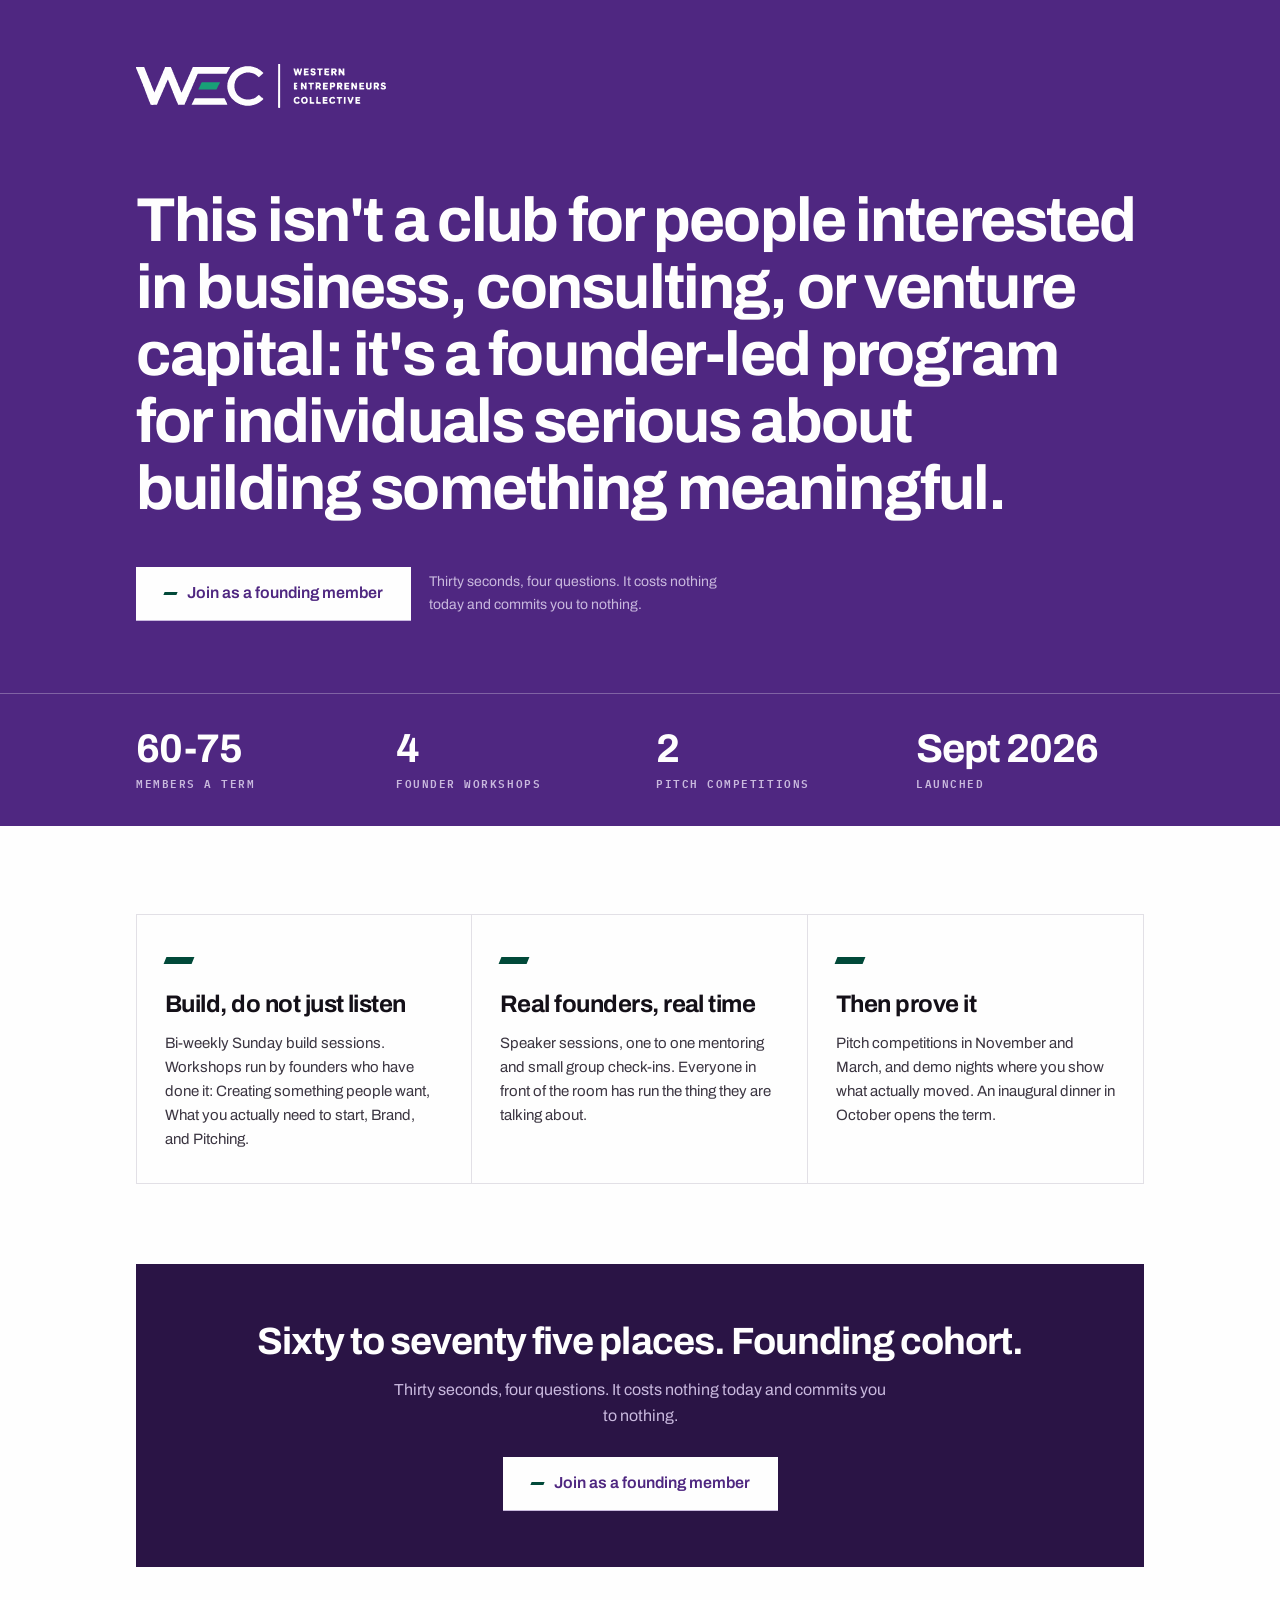
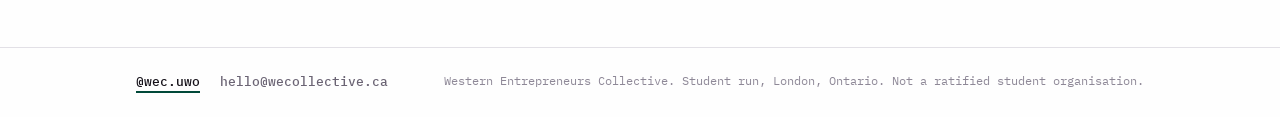
==== options/bold/index.html @ 9f2cbc93 "The four other designs, at /options/, kept out of search Not linked from anywhere on the live site, " ====
<!doctype html><html lang="en"><head><meta charset="utf-8"><meta name="viewport" content="width=device-width,initial-scale=1">
<meta name="robots" content="noindex,nofollow">
<title>WEC option: bold</title><link rel="stylesheet" href="../shared/styles.css">
<link rel="preconnect" href="https://fonts.gstatic.com" crossorigin>
<link rel="stylesheet" href="https://fonts.googleapis.com/css2?family=Newsreader:opsz,wght@6..72,400;6..72,600&display=swap">
</head><body style="margin:0"><div id="root"></div>
<script src="../../vendor/react.production.min.js"></script>
<script src="../../vendor/react-dom.production.min.js"></script>
<script src="app.js"></script>
</body></html>
---- options/shared/styles.css ----
@import url("tokens/fonts.css");
@import url("tokens/colors.css");
@import url("tokens/typography.css");
@import url("tokens/spacing.css");
@import url("tokens/lines.css");
@import url("tokens/motion.css");
@import url("tokens/base.css");
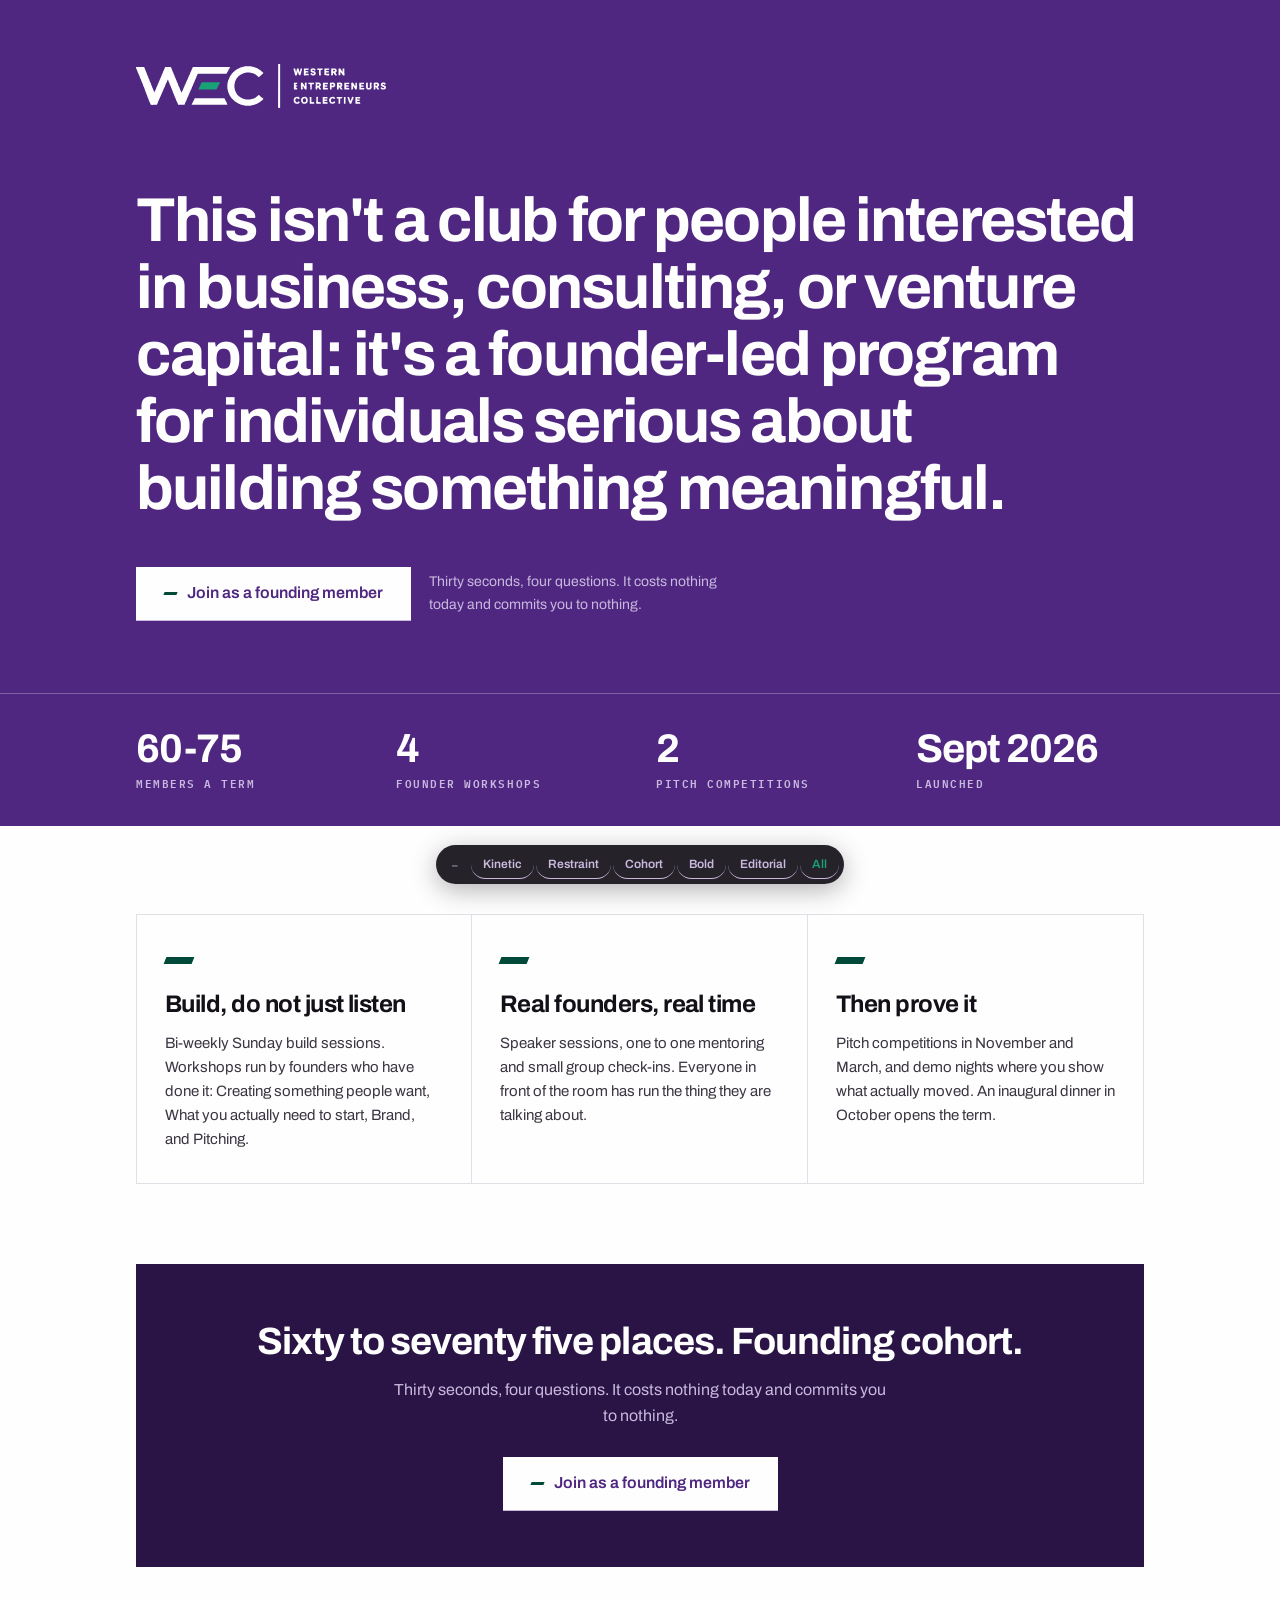
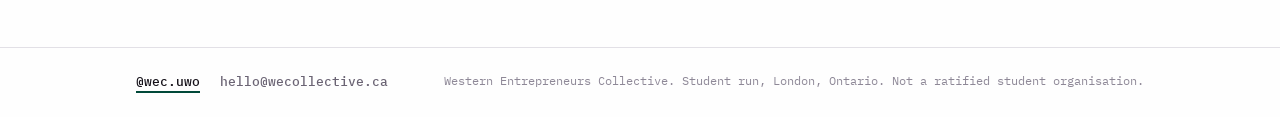
==== commit 2c11f58a: "A switcher so they can move between the five without going back Sits at the bottom, collapses to a s" ====
--- a/options/bold/index.html
+++ b/options/bold/index.html
@@ -3,6 +3,8 @@
 <title>WEC option: bold</title><link rel="stylesheet" href="../shared/styles.css">
 <link rel="preconnect" href="https://fonts.gstatic.com" crossorigin>
 <link rel="stylesheet" href="https://fonts.googleapis.com/css2?family=Newsreader:opsz,wght@6..72,400;6..72,600&display=swap">
+<link rel="stylesheet" href="../switcher.css">
+<script src="../switcher.js" defer></script>
 </head><body style="margin:0"><div id="root"></div>
 <script src="../../vendor/react.production.min.js"></script>
 <script src="../../vendor/react-dom.production.min.js"></script>
--- a/options/switcher.css
+++ b/options/switcher.css
@@ -0,0 +1,18 @@
+.wec-sw{position:fixed;left:50%;transform:translateX(-50%);bottom:16px;z-index:99999;
+  display:flex;align-items:center;gap:2px;padding:5px;border-radius:999px;
+  background:rgba(20,16,24,.92);-webkit-backdrop-filter:blur(8px);backdrop-filter:blur(8px);
+  box-shadow:0 6px 26px rgba(0,0,0,.3);
+  font:600 12px/1 Archivo,system-ui,-apple-system,"Segoe UI",sans-serif;max-width:calc(100vw - 24px)}
+.wec-sw a{color:#C9B9DE;text-decoration:none;padding:8px 12px;border-radius:999px;white-space:nowrap}
+.wec-sw a:hover{color:#FEFEFE;background:rgba(254,254,254,.1)}
+.wec-sw a.on{color:#141018;background:#FEFEFE}
+.wec-sw .wec-sw-all{color:#18A077}
+.wec-sw-list{display:flex;align-items:center;gap:2px;overflow-x:auto;scrollbar-width:none}
+.wec-sw-list::-webkit-scrollbar{display:none}
+.wec-sw button{border:0;cursor:pointer;font:inherit;border-radius:999px;
+  background:transparent;color:#8E8897;padding:8px 10px}
+.wec-sw button:hover{color:#FEFEFE;background:rgba(254,254,254,.1)}
+.wec-sw .wec-sw-o{display:none}
+.wec-sw.is-min .wec-sw-list,.wec-sw.is-min .wec-sw-t{display:none}
+.wec-sw.is-min .wec-sw-o{display:block;color:#C9B9DE;padding:8px 14px}
+@media print{.wec-sw{display:none}}
